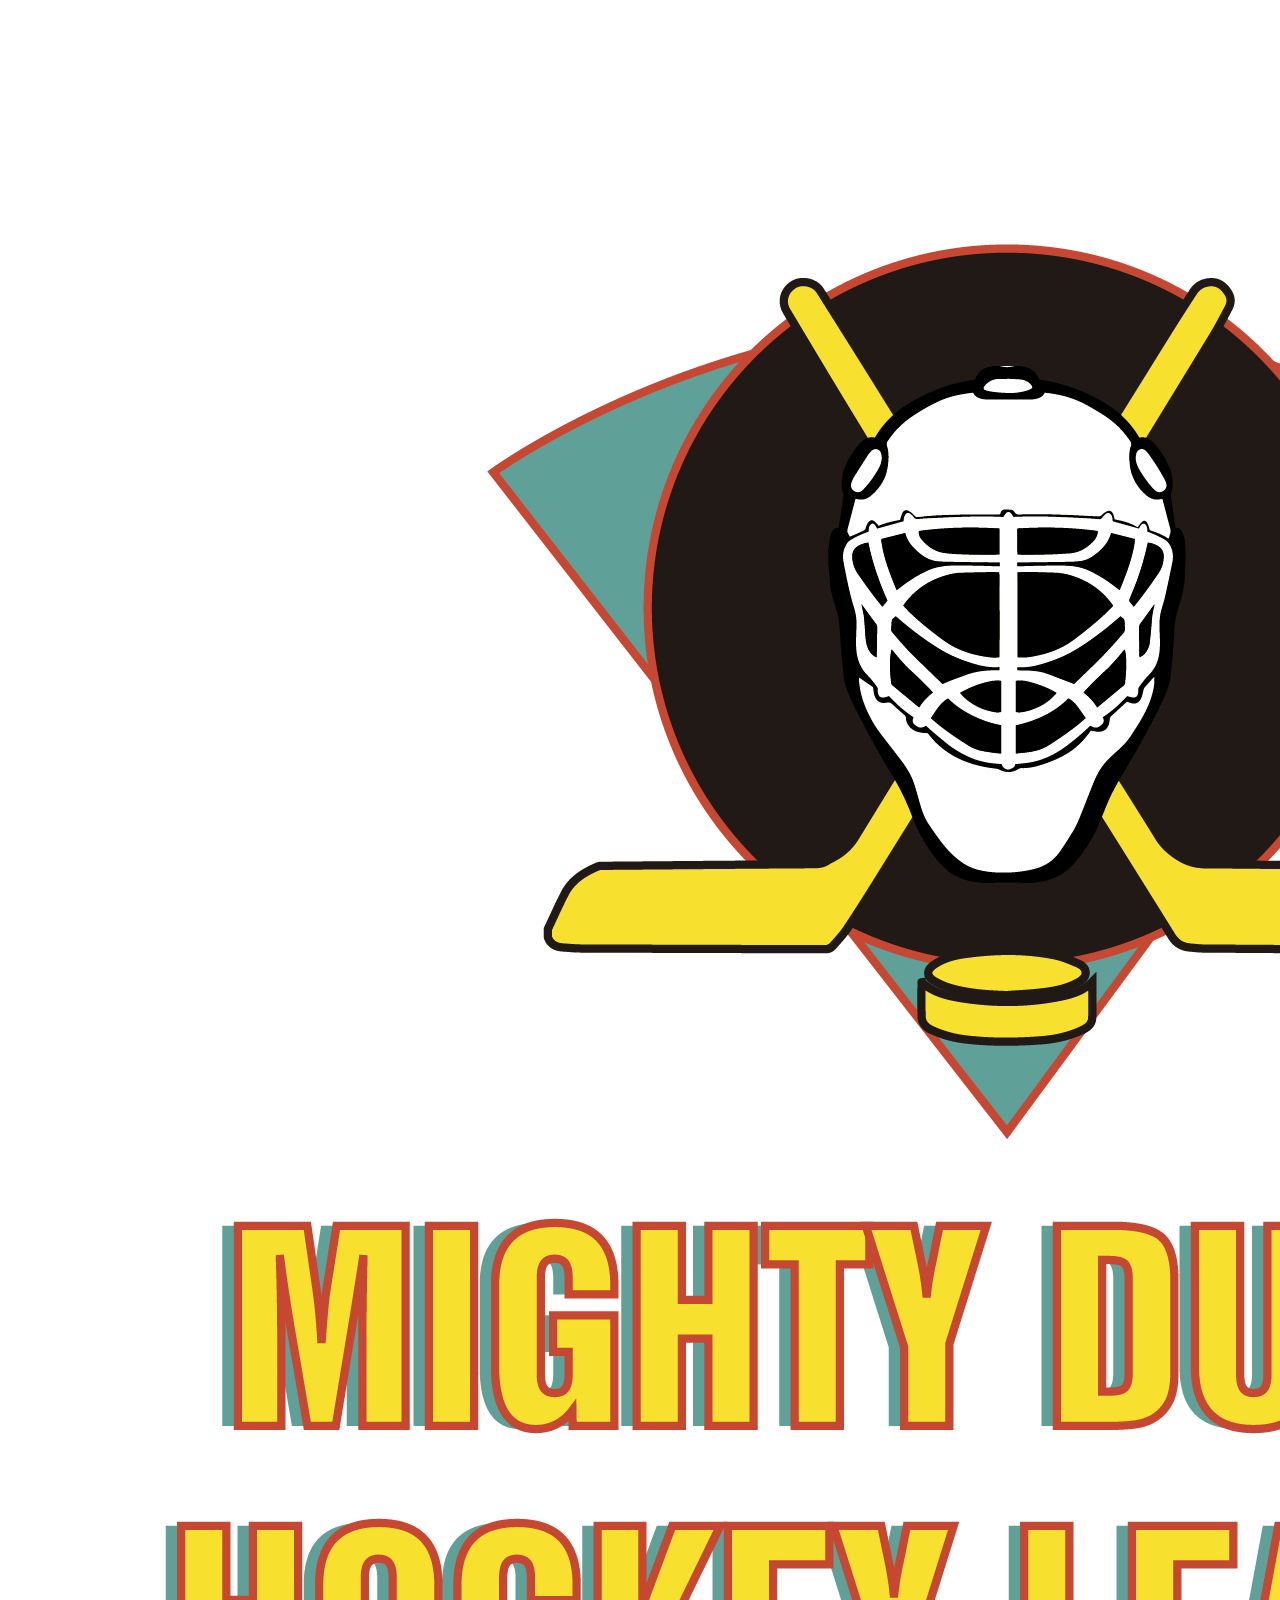
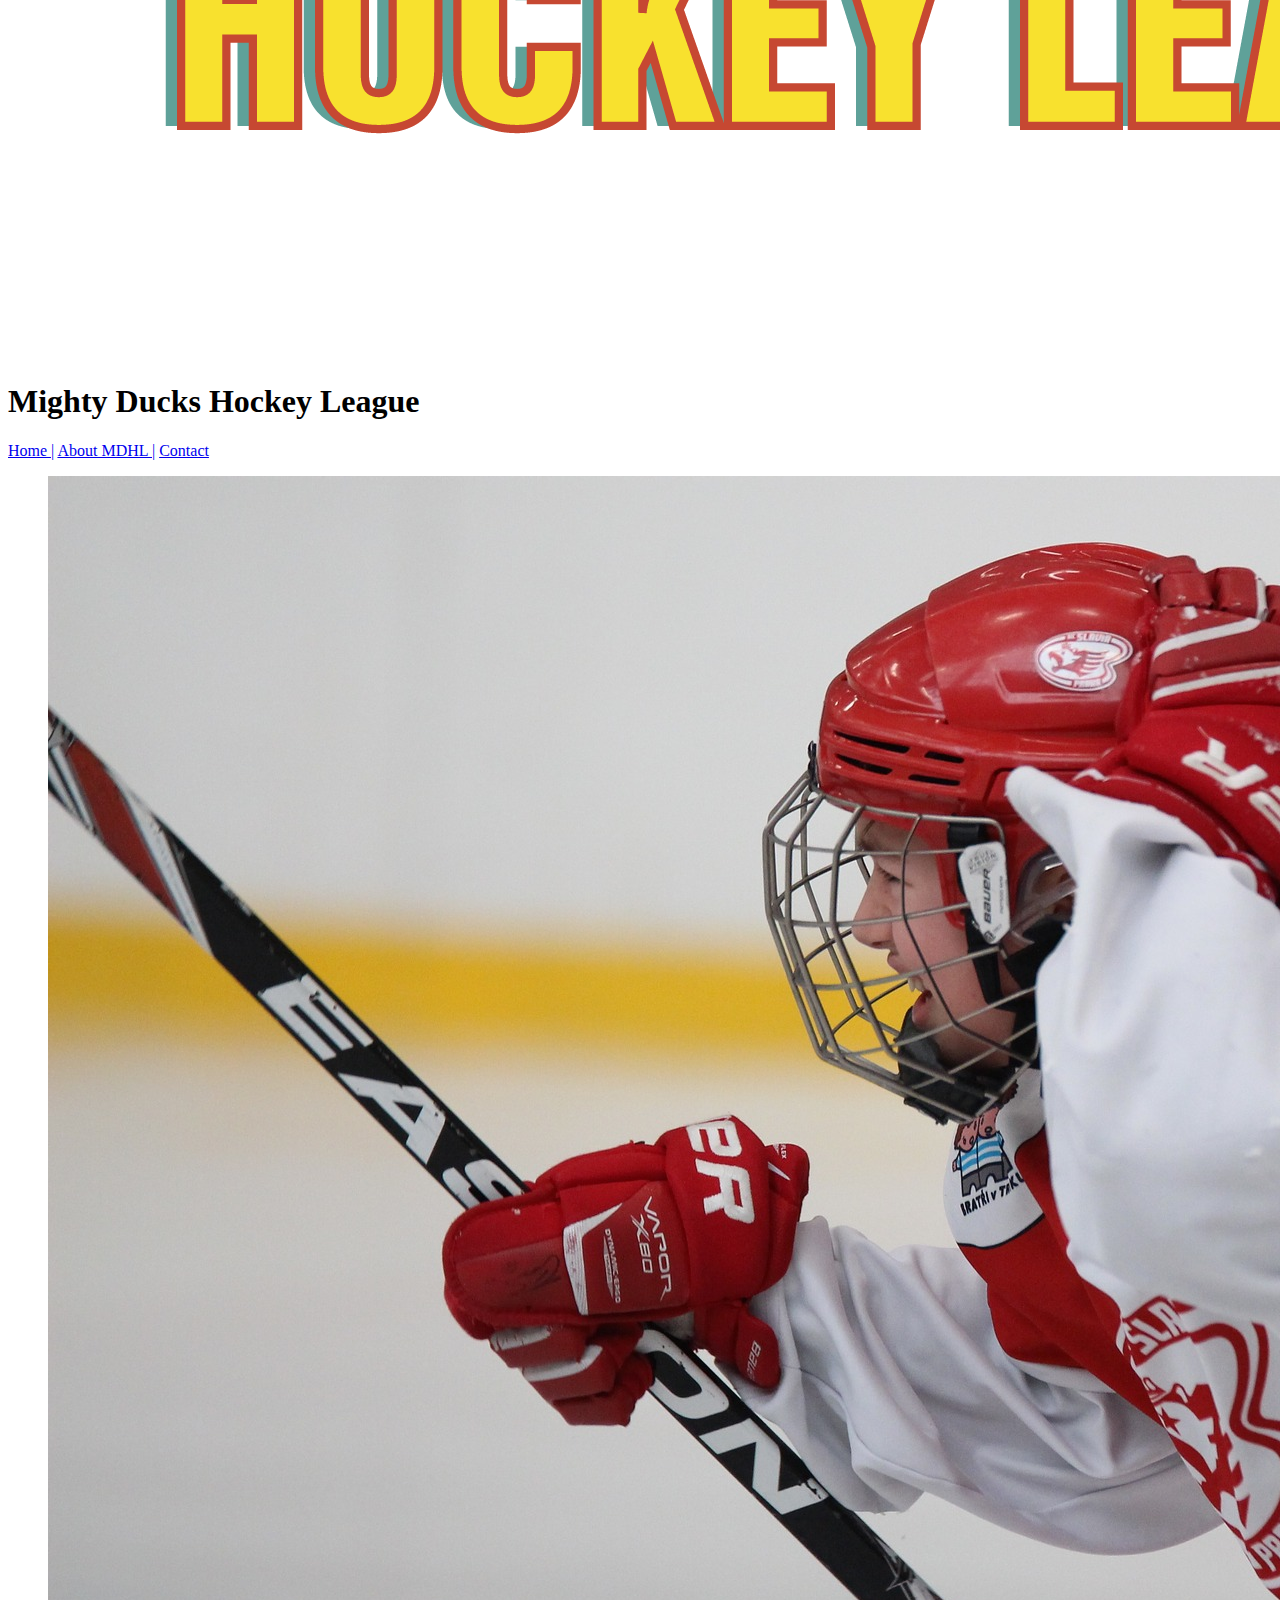
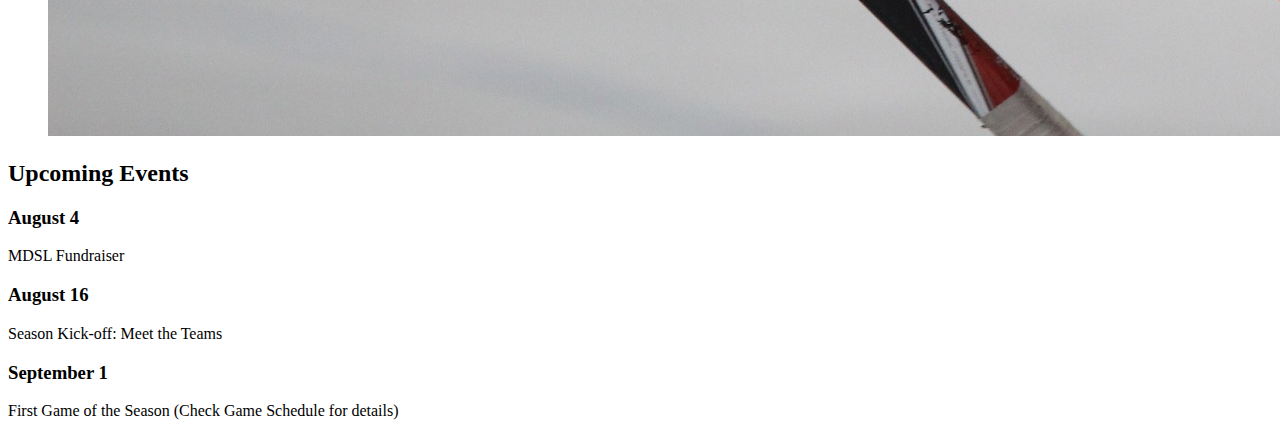
==== index.html @ 54b4f889 "Add Home page" ====
<!DOCTYPE html>
<html lang="en">
  <head>
    <meta charset="UTF-8" />
    <meta http-equiv="X-UA-Compatible" content="IE=edge" />
    <meta name="viewport" content="width=device-width, initial-scale=1.0" />
    <title>MDHL</title>
  </head>
  <body>
    <div>
      <header>
        <figure>
          <img src="img/Logo_Mighty_ducks-01.png" alt="logo">
        </figure>

        <h1>Mighty Ducks Hockey League</h1>

        <nav>
          <a href="#">Home |</a>
          <a href="contact.html">About MDHL |</a>
          <a href="about.html">Contact</a>
        </nav>
      </header>
    </div>

    <main>
      <section> 
        <figure>
          <img src="img/hockey_1.jpg" alt="image 1">
        </figure>

        <article>
          <h2>Upcoming Events</h2>
        </article>

        <article>
          <h3>August 4</h3>
          <p>MDSL Fundraiser</p>
        </article>

        <article>
          <h3>August 16</h3>
          <p>Season Kick-off: Meet the Teams</p>
        </article>

				<article>
					<h3>September 1</h3>
					<p>First Game of the Season (Check Game Schedule for details)</p>
				</article>

      </section>
    </main>
  </body>
</html>
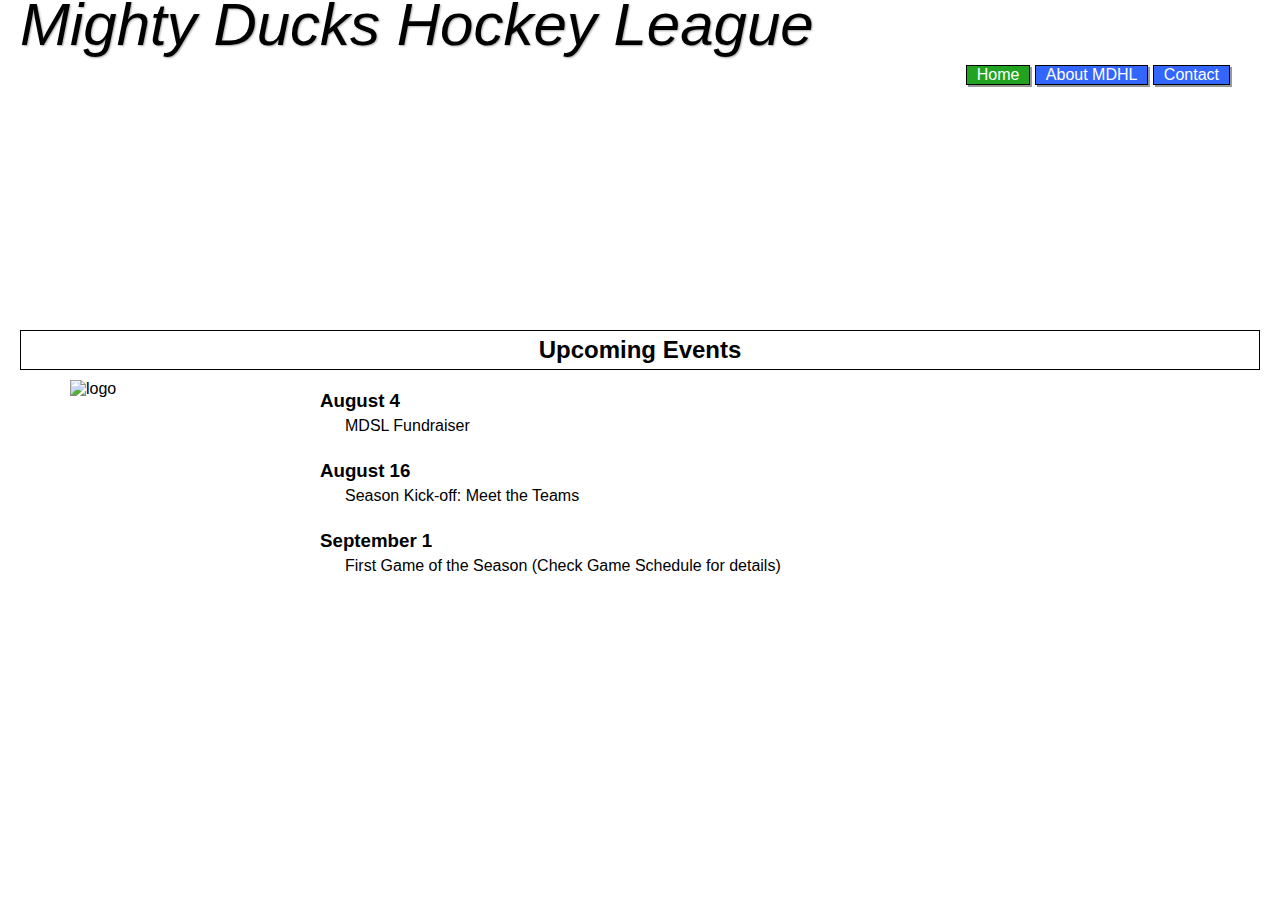
==== commit 6f8d0887: "Add style 2" ====
--- a/index.html
+++ b/index.html
@@ -1,53 +1,51 @@
 <!DOCTYPE html>
 <html lang="en">
   <head>
-    <meta charset="UTF-8" />
-    <meta http-equiv="X-UA-Compatible" content="IE=edge" />
-    <meta name="viewport" content="width=device-width, initial-scale=1.0" />
-    <title>MDHL</title>
+    <meta charset="UTF-8">
+    <meta http-equiv="X-UA-Compatible" content="IE=edge">
+    <meta name="viewport" content="width=device-width, initial-scale=1.0">
+    <!-- <link rel="stylesheet" href="styles/style_1.css"> -->
+    <link rel="stylesheet" href="styles/style_2.css">
+    <!-- <link rel="stylesheet" href="styles/style_3.css"> -->
+    <title>Home</title>
   </head>
   <body>
-    <div>
-      <header>
-        <figure>
-          <img src="img/Logo_Mighty_ducks-01.png" alt="logo">
-        </figure>
+    <header>
+      <figure>
+        <img class="logo" src="assets/Logo_Mighty_ducks-01.png" alt="logo">
+      </figure>
 
-        <h1>Mighty Ducks Hockey League</h1>
+      <h1>Mighty ducks hockey league</h1>
 
-        <nav>
-          <a href="#">Home |</a>
-          <a href="contact.html">About MDHL |</a>
-          <a href="about.html">Contact</a>
-        </nav>
-      </header>
-    </div>
+      <nav>
+        <a href="#">Home</a>
+        <a href="about.html">About MDHL</a>
+        <a href="contact.html">Contact</a>
+      </nav>
+    </header>
 
     <main>
-      <section> 
+      <section>
+        <h2>Upcoming Events</h2>
+        <!-- 
         <figure>
-          <img src="img/hockey_1.jpg" alt="image 1">
-        </figure>
+          <img src="assets/hockey_1.jpg" alt="image 1">
+        </figure> -->
 
-        <article>
-          <h2>Upcoming Events</h2>
-        </article>
-
-        <article>
+        <article class="sangria">
           <h3>August 4</h3>
           <p>MDSL Fundraiser</p>
         </article>
 
-        <article>
+        <article class="sangria">
           <h3>August 16</h3>
           <p>Season Kick-off: Meet the Teams</p>
         </article>
 
-				<article>
-					<h3>September 1</h3>
-					<p>First Game of the Season (Check Game Schedule for details)</p>
-				</article>
-
+        <article class="sangria">
+          <h3>September 1</h3>
+          <p>First Game of the Season (Check Game Schedule for details)</p>
+        </article>
       </section>
     </main>
   </body>
--- a/styles/style_1.css
+++ b/styles/style_1.css
@@ -0,0 +1,78 @@
+* {
+  box-sizing: border-box;
+  margin: 0;
+  padding: 0;
+  font-family: "Comic Sans MS", Calibri, "Trebuchet MS", sans-serif;
+}
+
+body {
+  background-color: #ffffff;
+  padding: 0 20px;
+}
+
+header {
+  height: 250px;
+  background-image: url(../assets/design1_image1.jpg);
+  background-size: cover;
+  background-position: center;
+  background-repeat: no-repeat;
+  position: relative;
+}
+
+header > h1 {
+	font-size: 60px;
+  font-weight: normal;
+  text-transform: capitalize;
+  text-shadow: 1px 1px 2px #aaaaaa;
+  text-align: start;
+}
+
+.logo {
+  height: 150px;
+  width: 150px;
+  position: absolute;
+  z-index: 1;
+  bottom: -59px;
+  right: 30px;
+}
+
+nav {
+  position: absolute;
+  bottom: -270px;
+  left: 30px;
+}
+
+nav > a {
+  display: block;
+  padding: 25px;
+}
+
+a[href="#"] {
+  text-decoration: none;
+}
+
+h2 {
+  background-color: #000000;
+  color: #ffffff;
+  text-align: center;
+  padding: 5px;
+}
+
+.sangria {
+  padding-left: 300px;
+  padding-top: 20px;
+	
+}
+
+article > p {
+  text-indent: 20px;
+}
+
+p{
+	padding: 5px;;
+}
+
+.mail{
+  text-decoration-color: #000000;
+}
+
--- a/styles/style_2.css
+++ b/styles/style_2.css
@@ -0,0 +1,88 @@
+* {
+  box-sizing: border-box;
+  margin: 0;
+  padding: 0;
+  font-family: "Comic Sans MS", Calibri, "Trebuchet MS", sans-serif;
+}
+
+body {
+  background-color: #ffffff;
+  padding: 0 20px;
+}
+
+header {
+  height: 250px;
+  margin-top: 80px;
+  background-color: #ffffff;
+  background-image: url(../assets/design1_image2.jpg);
+  background-size: cover;
+  background-position: center;
+  background-repeat: no-repeat;
+  position: relative;
+}
+
+header > h1 {
+  font-size: 60px;
+  font-weight: normal;
+  text-transform: capitalize;
+  font-style: italic;
+  text-shadow: 1px 1px 2px #aaaaaa;
+  position: absolute;
+  z-index: 1;
+  top: -90px;
+}
+
+.logo {
+  height: 150px;
+  width: 150px;
+  position: absolute;
+  z-index: 1;
+  bottom: -200px;
+  left: 50px;
+}
+
+nav {
+  position: absolute;
+  top: -15px;
+  right: 30px;
+}
+
+nav > a {
+  display: inline-block;
+  border: 1px solid #000000;
+  text-decoration: none;
+  padding: 0px 10px;
+  background-color: #3366ff;
+  color: #ffffff;
+  box-shadow: 2px 2px 0px 0px rgba(0, 0, 0, 0.4);
+}
+
+a[href="#"] {
+  text-decoration: none;
+  background-color: #21a321;
+}
+
+h2 {
+  background-color: #ffffff;
+  color: #000000;
+  text-align: center;
+  padding: 5px;
+  border: 1px solid #000000;
+}
+
+.sangria {
+  padding-left: 300px;
+  padding-top: 20px;
+}
+
+article > p {
+  text-indent: 20px;
+}
+
+p {
+  padding: 5px;
+}
+
+.mail {
+  text-decoration-color: #000000;
+}
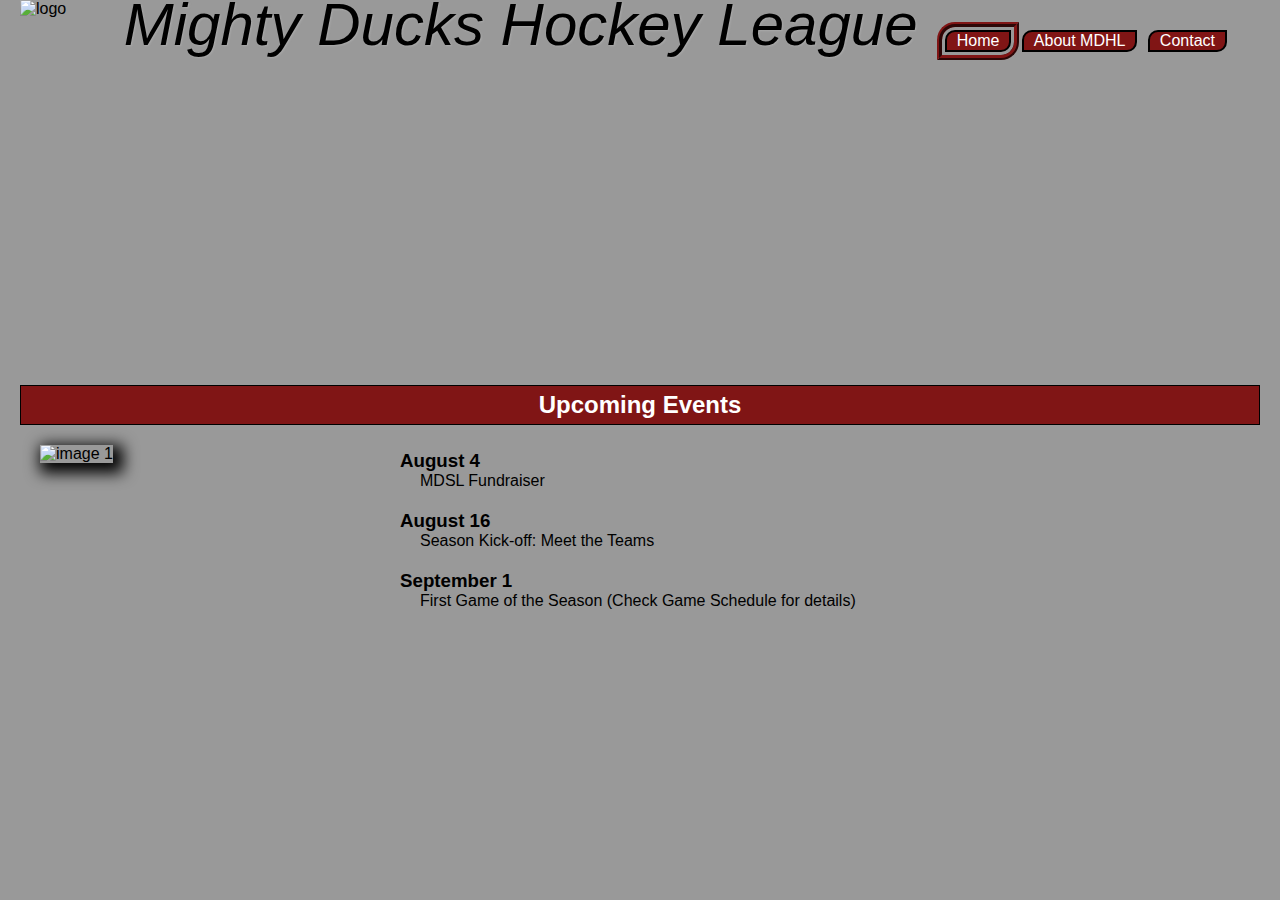
==== commit 6aa12974: "Add style 3" ====
--- a/index.html
+++ b/index.html
@@ -5,8 +5,8 @@
     <meta http-equiv="X-UA-Compatible" content="IE=edge">
     <meta name="viewport" content="width=device-width, initial-scale=1.0">
     <!-- <link rel="stylesheet" href="styles/style_1.css"> -->
-    <link rel="stylesheet" href="styles/style_2.css">
-    <!-- <link rel="stylesheet" href="styles/style_3.css"> -->
+    <!-- <link rel="stylesheet" href="styles/style_2.css"> -->
+    <link rel="stylesheet" href="styles/style_3.css">
     <title>Home</title>
   </head>
   <body>
@@ -25,24 +25,18 @@
     </header>
 
     <main>
-      <section>
+      <section class="section">
         <h2>Upcoming Events</h2>
-        <!-- 
-        <figure>
-          <img src="assets/hockey_1.jpg" alt="image 1">
-        </figure> -->
+        
+        <figure class="figure">
+          <img class="imagen" src="assets/hockey_1.jpg" alt="image 1">
+        </figure>
 
         <article class="sangria">
           <h3>August 4</h3>
           <p>MDSL Fundraiser</p>
-        </article>
-
-        <article class="sangria">
           <h3>August 16</h3>
           <p>Season Kick-off: Meet the Teams</p>
-        </article>
-
-        <article class="sangria">
           <h3>September 1</h3>
           <p>First Game of the Season (Check Game Schedule for details)</p>
         </article>
--- a/styles/style_1.css
+++ b/styles/style_1.css
@@ -2,7 +2,7 @@
   box-sizing: border-box;
   margin: 0;
   padding: 0;
-  font-family: "Comic Sans MS", Calibri, "Trebuchet MS", sans-serif;
+  font-family: "Comic Sans MS", Calibri, sans-serif;
 }
 
 body {
@@ -11,16 +11,15 @@
 }
 
 header {
-  height: 250px;
+  height: 300px;
   background-image: url(../assets/design1_image1.jpg);
   background-size: cover;
   background-position: center;
-  background-repeat: no-repeat;
   position: relative;
 }
 
-header > h1 {
-	font-size: 60px;
+header>h1 {
+  font-size: 60px;
   font-weight: normal;
   text-transform: capitalize;
   text-shadow: 1px 1px 2px #aaaaaa;
@@ -31,7 +30,6 @@
   height: 150px;
   width: 150px;
   position: absolute;
-  z-index: 1;
   bottom: -59px;
   right: 30px;
 }
@@ -42,13 +40,14 @@
   left: 30px;
 }
 
-nav > a {
+nav>a {
   display: block;
   padding: 25px;
 }
 
 a[href="#"] {
   text-decoration: none;
+  color: #000000;
 }
 
 h2 {
@@ -59,20 +58,38 @@
 }
 
 .sangria {
-  padding-left: 300px;
+  width: 900px;
   padding-top: 20px;
-	
+  position: absolute;
+  top: 350px;
+  left: 400px;
 }
 
-article > p {
+article>p {
   text-indent: 20px;
+  padding-right: 100px;
 }
 
-p{
-	padding: 5px;;
+p {
+  padding: 5px;
+  ;
 }
 
-.mail{
+.mail {
   text-decoration-color: #000000;
 }
 
+.figure {
+  height: 300px;
+  width: 300px;
+  margin: 20px;
+  position: absolute;
+  top: 560px;
+}
+
+.imagen {
+  object-fit: cover;
+  width: 100%;
+  height: 100%;
+  box-shadow: 5px 5px 15px 5px #000000;
+}--- a/styles/style_2.css
+++ b/styles/style_2.css
@@ -2,7 +2,7 @@
   box-sizing: border-box;
   margin: 0;
   padding: 0;
-  font-family: "Comic Sans MS", Calibri, "Trebuchet MS", sans-serif;
+  font-family: "Comic Sans MS", Calibri, sans-serif;
 }
 
 body {
@@ -11,17 +11,16 @@
 }
 
 header {
-  height: 250px;
+  height: 300px;
   margin-top: 80px;
   background-color: #ffffff;
   background-image: url(../assets/design1_image2.jpg);
   background-size: cover;
   background-position: center;
-  background-repeat: no-repeat;
   position: relative;
 }
 
-header > h1 {
+header>h1 {
   font-size: 60px;
   font-weight: normal;
   text-transform: capitalize;
@@ -36,9 +35,8 @@
   height: 150px;
   width: 150px;
   position: absolute;
-  z-index: 1;
   bottom: -200px;
-  left: 50px;
+  left: 100px;
 }
 
 nav {
@@ -47,11 +45,12 @@
   right: 30px;
 }
 
-nav > a {
+nav>a {
   display: inline-block;
   border: 1px solid #000000;
   text-decoration: none;
   padding: 0px 10px;
+  margin: 0px 3px;
   background-color: #3366ff;
   color: #ffffff;
   box-shadow: 2px 2px 0px 0px rgba(0, 0, 0, 0.4);
@@ -71,12 +70,17 @@
 }
 
 .sangria {
-  padding-left: 300px;
+  width: 900px;
   padding-top: 20px;
+  position: absolute;
+  top: 430px;
+  left: 400px;
 }
 
-article > p {
+article>p {
   text-indent: 20px;
+  padding-right: 100px;
+
 }
 
 p {
@@ -86,3 +90,18 @@
 .mail {
   text-decoration-color: #000000;
 }
+
+.figure {
+  height: 300px;
+  width: 300px;
+  margin: 20px;
+  position: absolute;
+  top: 560px;
+}
+
+.imagen {
+  object-fit: cover;
+  width: 100%;
+  height: 100%;
+  box-shadow: 5px 5px 15px 5px #000000;
+}--- a/styles/style_3.css
+++ b/styles/style_3.css
@@ -0,0 +1,121 @@
+* {
+	box-sizing: border-box;
+	margin: 0;
+	padding: 0;
+	font-family: "Comic Sans MS", Calibri, sans-serif;
+}
+
+body {
+	background-color: #999999;
+	padding: 0 20px;
+}
+
+header {
+	height: 300px;
+	margin-top: 80px;
+	background-image: url(../assets/design1_image1.jpg);
+	background-size: cover;
+	background-position: center;
+	background-repeat: no-repeat;
+	position: relative;
+}
+
+header>h1 {
+	font-size: 60px;
+	font-weight: normal;
+	text-transform: capitalize;
+	font-style: italic;
+	text-shadow: 1px 1px 2px #aaaaaa;
+	position: absolute;
+	top: -90px;
+	left: 12%;
+	margin-left: -45px;
+}
+
+.logo {
+	height: 150px;
+	width: 150px;
+	position: absolute;
+	z-index: 1;
+	top: -80px;
+}
+
+nav {
+	position: absolute;
+	top: -50px;
+	right: 30px;
+}
+
+nav>a {
+	display: inline-block;
+	border: 2px solid #000000;
+	border-radius: 10px 0;
+	text-decoration: none;
+	padding: 0px 10px;
+	margin: 0px 3px;
+	background-color: #801515;
+	color: #ffffff;
+}
+
+nav>a:hover {
+	background-color: #ffffff;
+	color: #801515;
+	font-style: italic;
+}
+
+a[href="#"] {
+	text-decoration: none;
+	outline: 5px ridge #801515;
+	outline-offset: 3px;
+}
+
+h2 {
+	display: block;
+	background-color: #801515;
+	color: #ffffff;
+	text-align: center;
+	padding: 5px;
+	margin-top: 5px;
+	border: 1px solid #000000;
+}
+
+.sangria {
+	width: 900px;
+	padding-top: 20px;
+	position: absolute;
+	top: 430px;
+	left: 400px;
+
+}
+
+.figure {
+	height: 300px;
+	width: 300px;
+	margin: 20px;
+}
+
+.imagen {
+	object-fit: cover;
+	width: 100%;
+	height: 100%;
+	box-shadow: 5px 5px 15px 5px #000000;
+}
+
+
+
+article>p {
+	text-indent: 20px;
+	padding-right: 100px;
+}
+
+p {
+	padding-bottom: 20px;
+}
+
+.mail {
+	text-decoration-color: #000000;
+}
+
+section {
+	height: 500px;
+}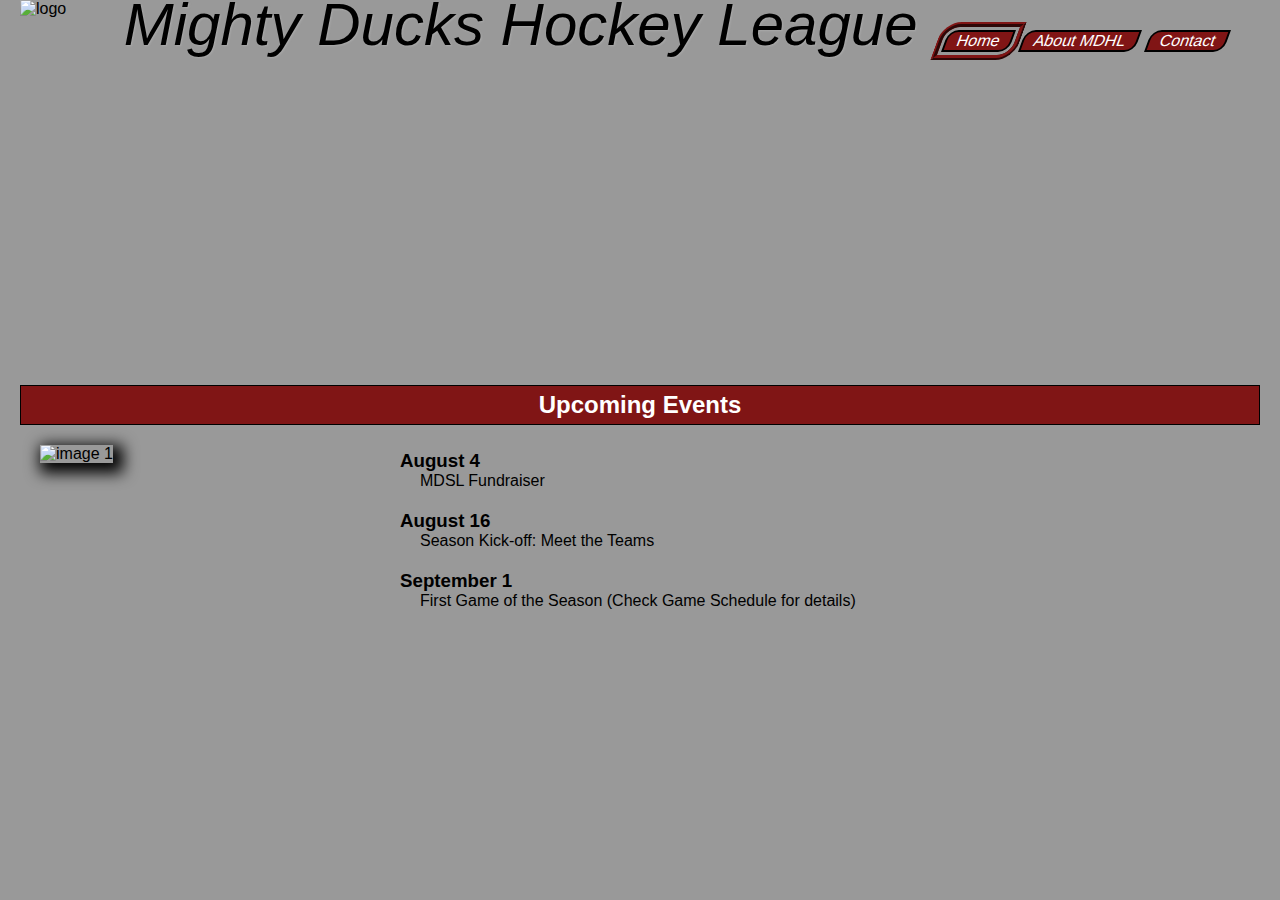
==== commit 2c7c4a1d: "add favicon" ====
--- a/index.html
+++ b/index.html
@@ -4,6 +4,7 @@
     <meta charset="UTF-8">
     <meta http-equiv="X-UA-Compatible" content="IE=edge">
     <meta name="viewport" content="width=device-width, initial-scale=1.0">
+    <link rel="shortcut icon" href="assets/favicon.png" type="image/x-png">
     <!-- <link rel="stylesheet" href="styles/style_1.css"> -->
     <!-- <link rel="stylesheet" href="styles/style_2.css"> -->
     <link rel="stylesheet" href="styles/style_3.css">
--- a/styles/style_3.css
+++ b/styles/style_3.css
@@ -55,12 +55,12 @@
 	margin: 0px 3px;
 	background-color: #801515;
 	color: #ffffff;
+	transform: skew(-20deg, 0deg);
 }
 
 nav>a:hover {
 	background-color: #ffffff;
 	color: #801515;
-	font-style: italic;
 }
 
 a[href="#"] {
@@ -101,8 +101,6 @@
 	box-shadow: 5px 5px 15px 5px #000000;
 }
 
-
-
 article>p {
 	text-indent: 20px;
 	padding-right: 100px;
